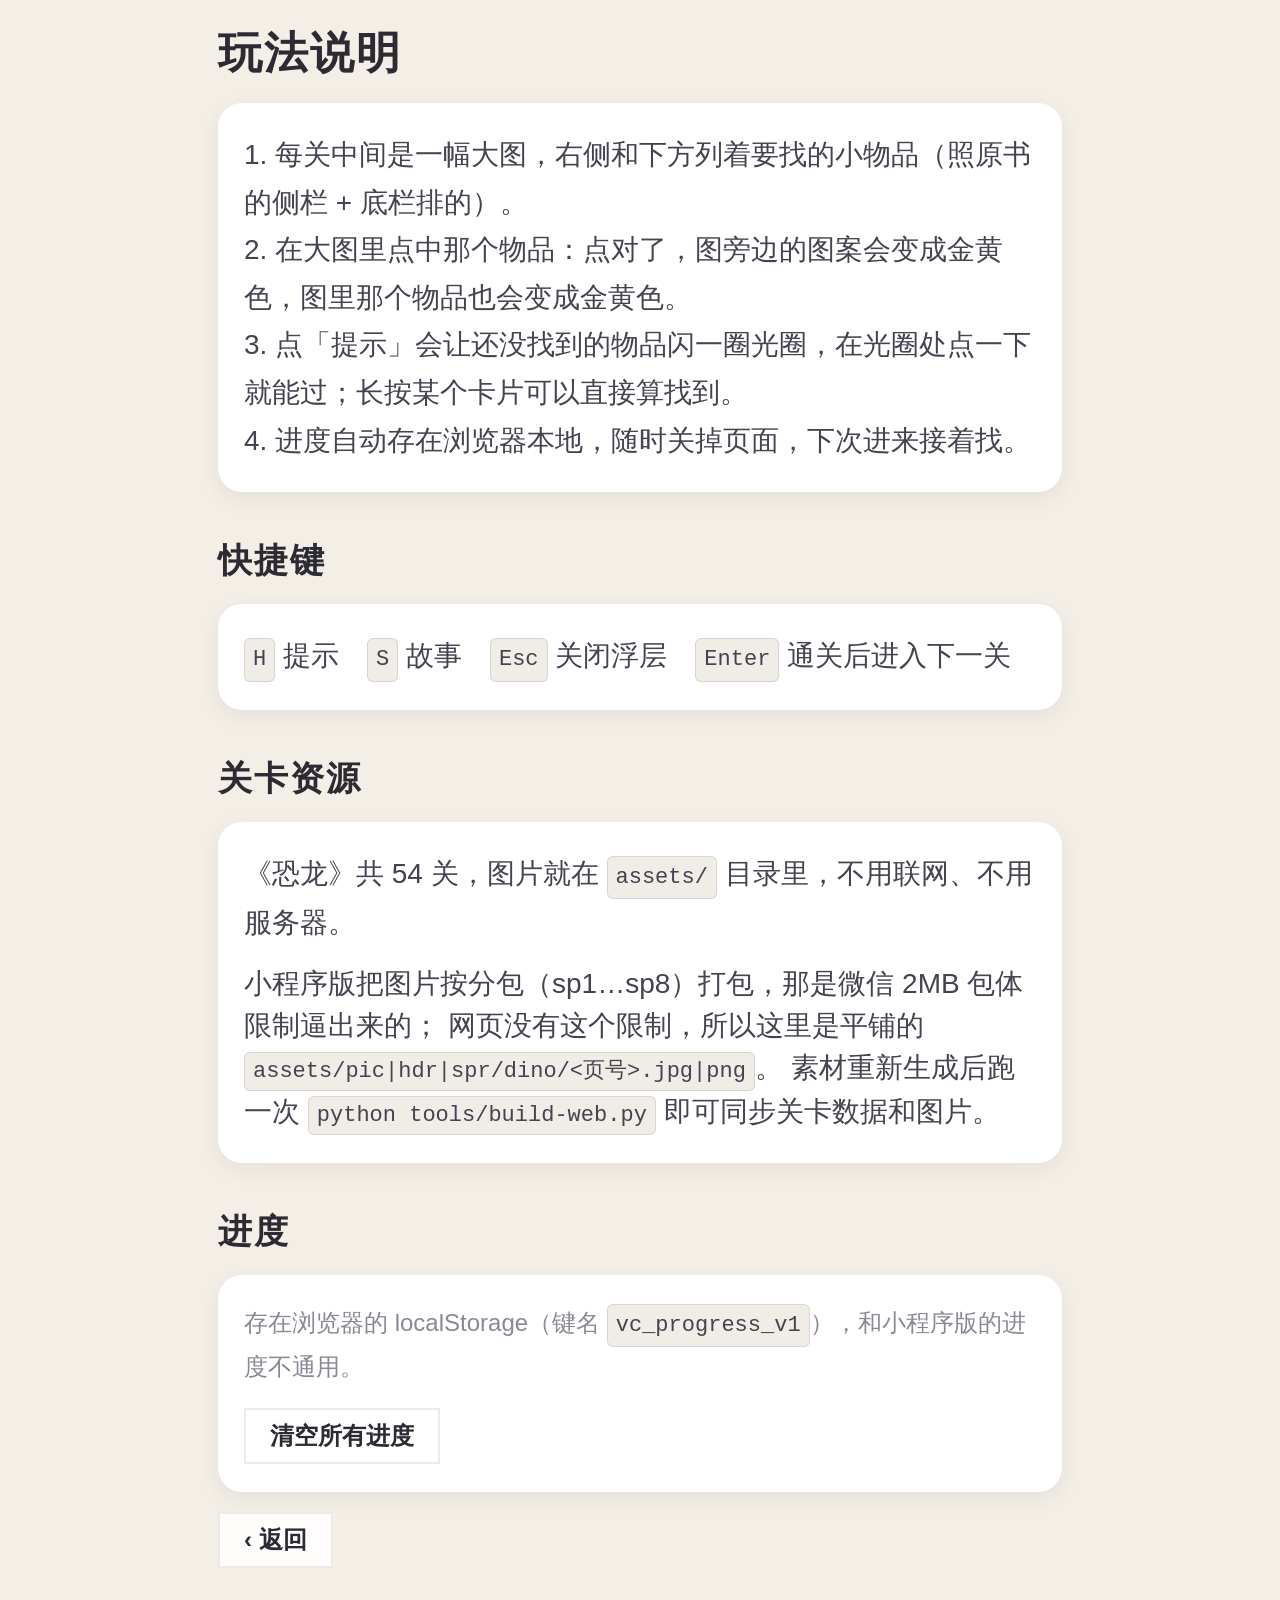
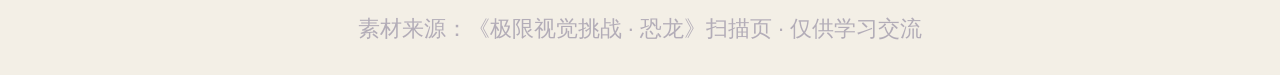
==== about.html @ f108454a "网页版：把站点搬到仓库根目录（去掉 batch 分层，补上 spr 精灵图）" ====
<!DOCTYPE html>
<html lang="zh-CN">
<head>
<meta charset="utf-8">
<meta name="viewport" content="width=device-width, initial-scale=1, viewport-fit=cover">
<title>玩法说明 · 恐龙找物</title>
<link rel="stylesheet" href="css/app.css">
<script>
document.documentElement.style.setProperty('--rpx', Math.min(1, Math.min(window.innerWidth, 900) / 750) + 'px');
</script>
</head>
<body>
<div class="app">
  <div class="wrap">

    <div class="title-lg">玩法说明</div>
    <div class="card box">
      <div class="li">1. 每关中间是一幅大图，右侧和下方列着要找的小物品（照原书的侧栏 + 底栏排的）。</div>
      <div class="li">2. 在大图里点中那个物品：点对了，图旁边的图案会变成金黄色，图里那个物品也会变成金黄色。</div>
      <div class="li">3. 点「提示」会让还没找到的物品闪一圈光圈，在光圈处点一下就能过；长按某个卡片可以直接算找到。</div>
      <div class="li">4. 进度自动存在浏览器本地，随时关掉页面，下次进来接着找。</div>
    </div>

    <div class="title-lg mt">快捷键</div>
    <div class="card box">
      <div class="li"><kbd>H</kbd> 提示　<kbd>S</kbd> 故事　<kbd>Esc</kbd> 关闭浮层　<kbd>Enter</kbd> 通关后进入下一关</div>
    </div>

    <div class="title-lg mt">关卡资源</div>
    <div class="card box">
      <div class="li">《恐龙》共 <span id="total">54</span> 关，图片就在 <kbd>assets/</kbd> 目录里，不用联网、不用服务器。</div>
      <div class="li tip">
        小程序版把图片按分包（sp1…sp8）打包，那是微信 2MB 包体限制逼出来的；
        网页没有这个限制，所以这里是平铺的 <kbd>assets/pic|hdr|spr/dino/&lt;页号&gt;.jpg|png</kbd>。
        素材重新生成后跑一次 <kbd>python tools/build-web.py</kbd> 即可同步关卡数据和图片。
      </div>
    </div>

    <div class="title-lg mt">进度</div>
    <div class="card box">
      <div class="li small">存在浏览器的 localStorage（键名 <kbd>vc_progress_v1</kbd>），和小程序版的进度不通用。</div>
      <div class="row">
        <button class="btn ghost small" id="btnReset">清空所有进度</button>
      </div>
    </div>

    <div class="row">
      <button class="btn ghost small" id="btnBack">‹ 返回</button>
    </div>

    <div class="copy">素材来源：《极限视觉挑战 · 恐龙》扫描页 · 仅供学习交流</div>
  </div>
</div>

<script src="js/util.js"></script>
<script src="js/store.js"></script>
<script src="js/data.js"></script>
<script src="js/about.js"></script>
</body>
</html>
---- css/app.css ----
/* 网页版样式：由小程序版 app.wxss / index.wxss / play.wxss / about.wxss 转译而来。
   小程序里的 rpx（屏幕宽度 1/750）在网页上等价于 calc(N * var(--rpx))，
   --rpx 由 js/util.js 按窗口宽度算好后写在 :root 上
   （窗口宽 ≥750px 时取 1px，也就是回到小程序的"设计稿尺寸"）。 */

:root {
  --rpx: 1px;
  --bg: #f3efe6;
  --card: #ffffff;
  --ink: #2c2a33;
  --muted: #8b8794;
  --accent: #ffb400;
  --accent-deep: #e08e00;
  --found: #ffc93c;
  /* 分隔线配色：原书是米色纸 + 绿框绿线，这里取协调的绿 */
  --rule: rgba(104, 141, 99, 0.5);
  --frame: rgba(88, 126, 84, 0.75);
  --pane: 900px;   /* 桌面上的最大内容宽度，避免宽屏把画面拉得太散 */
}

* { box-sizing: border-box; }

/* .state / #game 这些元素自己带了 display 值，会盖掉 hidden 属性默认的 display:none，
   结果就是"隐藏"了还占着位置（整页因此被顶高、底栏被截）。这里统一定死。 */
[hidden] { display: none !important; }

html, body {
  margin: 0;
  padding: 0;
}

body {
  background: var(--bg);
  color: var(--ink);
  font-family: -apple-system, BlinkMacSystemFont, "PingFang SC", "Hiragino Sans GB",
               "Microsoft YaHei", "Noto Sans CJK SC", sans-serif;
  -webkit-font-smoothing: antialiased;
  -webkit-tap-highlight-color: transparent;
}

.app {
  width: 100%;
  max-width: var(--pane);
  margin: 0 auto;
  position: relative;
}

/* 手机浏览器：避开刘海和底部横条 */
.wrap {
  padding: calc(24 * var(--rpx)) calc(28 * var(--rpx)) calc(40 * var(--rpx));
  padding-top: calc(24 * var(--rpx) + env(safe-area-inset-top, 0px));
  padding-bottom: calc(40 * var(--rpx) + env(safe-area-inset-bottom, 0px));
}

.card {
  background: var(--card);
  border-radius: calc(24 * var(--rpx));
  box-shadow: 0 calc(6 * var(--rpx)) calc(20 * var(--rpx)) rgba(60, 45, 90, 0.08);
}

.title-lg {
  font-size: calc(44 * var(--rpx));
  font-weight: 700;
  letter-spacing: calc(2 * var(--rpx));
}

.sub {
  font-size: calc(26 * var(--rpx));
  color: var(--muted);
  margin-top: calc(8 * var(--rpx));
}

.btn {
  display: inline-flex;
  align-items: center;
  justify-content: center;
  background: var(--accent);
  color: #3a2c00;
  font-weight: 600;
  border: none;
  cursor: pointer;
  user-select: none;
  border-radius: 999rpx;
  padding: 0 calc(36 * var(--rpx));
  height: calc(72 * var(--rpx));
  line-height: 1;
  font-size: calc(28 * var(--rpx));
  font-family: inherit;
  transition: transform 0.08s ease, filter 0.15s ease;
}

.btn:hover { filter: brightness(1.06); }
.btn:active { transform: scale(0.97); }

.btn.ghost {
  background: rgba(255, 255, 255, 0.9);
  color: var(--ink);
  border: calc(2 * var(--rpx)) solid rgba(0, 0, 0, 0.08);
}

.btn.small {
  height: calc(56 * var(--rpx));
  padding: 0 calc(24 * var(--rpx));
  font-size: calc(24 * var(--rpx));
}

.btn.danger { background: #fdecea; color: #c0392b; border: calc(2 * var(--rpx)) solid rgba(192, 57, 43, 0.18); }

.progress-track {
  height: calc(14 * var(--rpx));
  border-radius: 999rpx;
  background: rgba(0, 0, 0, 0.08);
  overflow: hidden;
}

.progress-fill {
  height: 100%;
  background: linear-gradient(90deg, #ffd24d, #ff9f1c);
  border-radius: 999rpx;
  transition: width 0.3s ease;
}

.copy {
  margin-top: calc(46 * var(--rpx));
  font-size: calc(22 * var(--rpx));
  color: #b3adb8;
  text-align: center;
}

/* ---------------------------------------------------------------- 首页 */
.hero {
  display: flex;
  overflow: hidden;
  margin-bottom: calc(26 * var(--rpx));
}

.hero-cover {
  width: calc(300 * var(--rpx));
  height: calc(300 * var(--rpx));
  flex: none;
  background: #e8e4dc;
  object-fit: cover;
}

.hero-body {
  flex: 1;
  min-width: 0;
  padding: calc(24 * var(--rpx)) calc(26 * var(--rpx));
  display: flex;
  flex-direction: column;
  justify-content: center;
}

.hero-name {
  font-size: calc(40 * var(--rpx));
  font-weight: 700;
  letter-spacing: calc(2 * var(--rpx));
}

.hero-sub {
  font-size: calc(24 * var(--rpx));
  color: var(--muted);
  margin: calc(10 * var(--rpx)) 0 calc(16 * var(--rpx));
}

.hero-meta {
  font-size: calc(24 * var(--rpx));
  color: var(--muted);
  margin-top: calc(12 * var(--rpx));
}

.hero-btns {
  display: flex;
  gap: calc(14 * var(--rpx));
  align-items: center;
  margin-top: calc(22 * var(--rpx));
  flex-wrap: wrap;
}

.hint {
  padding: calc(40 * var(--rpx)) calc(8 * var(--rpx));
  color: var(--muted);
  font-size: calc(27 * var(--rpx));
}

.hint.err { color: #c0392b; }

.grid {
  display: grid;
  grid-template-columns: repeat(4, 1fr);
  gap: calc(18 * var(--rpx));
}

/* 桌面上 4 列会把格子拉得很宽，这里按可用宽度自动多排几列 */
@media (min-width: 640px) {
  .grid { grid-template-columns: repeat(auto-fill, minmax(calc(132 * var(--rpx)), 1fr)); }
}

.lv {
  padding: calc(18 * var(--rpx)) calc(10 * var(--rpx)) calc(14 * var(--rpx));
  text-align: center;
  cursor: pointer;
  transition: transform 0.08s ease, box-shadow 0.15s ease;
}

.lv:hover { transform: translateY(calc(-2 * var(--rpx))); }
.lv:active { transform: scale(0.98); }

.lv.done { background: linear-gradient(160deg, #fff6d8, #ffe9a8); }

.lv.started {
  background: #fffdf5;
  border: calc(2 * var(--rpx)) solid rgba(255, 180, 0, 0.45);
}

.lv-no {
  font-size: calc(34 * var(--rpx));
  font-weight: 700;
}

/* 恐龙名称：原书每页页眉上印的那个名字 */
.lv-name {
  font-size: calc(19 * var(--rpx));
  line-height: 1.15;
  color: #6d8a63;
  margin-top: calc(1 * var(--rpx));
  word-break: break-all;
}

.lv-title {
  font-size: calc(20 * var(--rpx));
  color: var(--muted);
  margin-top: calc(2 * var(--rpx));
}

.lv-bar {
  height: calc(8 * var(--rpx));
  border-radius: 999rpx;
  background: rgba(0, 0, 0, 0.08);
  margin: calc(12 * var(--rpx)) 0 calc(8 * var(--rpx));
  overflow: hidden;
}

.lv-bar-fill {
  height: 100%;
  background: #ffb400;
}

.lv-meta {
  font-size: calc(20 * var(--rpx));
  color: var(--muted);
}

.tag-ok {
  color: #d99a00;
  font-weight: 600;
}

.foot {
  margin-top: calc(44 * var(--rpx));
  display: flex;
  justify-content: center;
}

/* ---------------------------------------------------------------- 游戏页 */
.play {
  height: 100vh;
  height: 100dvh;
  display: flex;
  flex-direction: column;
  overflow: hidden auto;
  background: var(--bg);
}

.topbar {
  height: calc(92 * var(--rpx));
  display: flex;
  align-items: center;
  padding: 0 calc(16 * var(--rpx));
  gap: calc(10 * var(--rpx));
  flex: none;
}

.tb-btn {
  font-size: calc(26 * var(--rpx));
  padding: calc(10 * var(--rpx)) calc(20 * var(--rpx));
  border-radius: 999rpx;
  background: rgba(255, 255, 255, 0.9);
  color: var(--ink);
  border: calc(2 * var(--rpx)) solid rgba(0, 0, 0, 0.06);
  cursor: pointer;
  user-select: none;
  white-space: nowrap;
}

.tb-btn:active { transform: scale(0.97); }

.tb-btn.hint-btn {
  background: var(--accent);
  color: #3a2c00;
  border-color: transparent;
  font-weight: 600;
}

.tb-title {
  flex: 1;
  min-width: 0;
  font-size: calc(28 * var(--rpx));
  font-weight: 700;
  overflow: hidden;
  white-space: nowrap;
  text-overflow: ellipsis;
}

.tb-count {
  font-size: calc(26 * var(--rpx));
  color: var(--muted);
  margin-right: calc(6 * var(--rpx));
  white-space: nowrap;
}

.state {
  flex: 1;
  display: flex;
  align-items: center;
  justify-content: center;
  color: var(--muted);
  font-size: calc(28 * var(--rpx));
  padding: calc(60 * var(--rpx));
  text-align: center;
}

.board {
  flex: none;
  display: flex;
  flex-direction: row;
  align-items: stretch;
  padding: 0 calc(8 * var(--rpx));
}

.stage {
  position: relative;
  flex: 1;
  min-width: 0;
}

.picbox {
  position: absolute;
  /* 边框不改内容盒尺寸：图片正好是 box.width，hot 覆盖块也就正好贴在图上 */
  box-sizing: content-box;
  background: #fff;
  border: calc(3 * var(--rpx)) solid var(--frame);
  border-radius: calc(6 * var(--rpx));
  overflow: hidden;
  box-shadow: 0 calc(8 * var(--rpx)) calc(24 * var(--rpx)) rgba(60, 45, 90, 0.14);
  cursor: crosshair;
  touch-action: manipulation;
}

/* 图片宽高由 js/play.js 按排版结果写成行内样式（和小程序一致） */
.pic { display: block; }

.hot {
  position: absolute;
  overflow: hidden;
  pointer-events: none;
}

.hot img { display: block; }

.pulse {
  position: absolute;
  transform: translate(-50%, -50%);
  border-radius: 999rpx;
  border: calc(6 * var(--rpx)) solid #ffb400;
  box-shadow: 0 0 calc(24 * var(--rpx)) rgba(255, 180, 0, 0.7) inset,
              0 0 calc(20 * var(--rpx)) rgba(255, 180, 0, 0.6);
  animation: pulse 1.3s ease-out infinite;
  pointer-events: none;
}

@keyframes pulse {
  0%   { opacity: 0.95; transform: translate(-50%, -50%) scale(0.72); }
  70%  { opacity: 0.25; transform: translate(-50%, -50%) scale(1.06); }
  100% { opacity: 0;    transform: translate(-50%, -50%) scale(1.12); }
}

/* 点错了：在点的位置闪一个圈。小程序只有短振动，桌面上得看得见 */
.miss {
  position: absolute;
  width: calc(78 * var(--rpx));
  height: calc(78 * var(--rpx));
  margin-left: calc(-39 * var(--rpx));
  margin-top: calc(-39 * var(--rpx));
  border-radius: 50%;
  border: calc(5 * var(--rpx)) solid rgba(206, 74, 74, 0.9);
  box-shadow: 0 0 calc(16 * var(--rpx)) rgba(206, 74, 74, 0.45);
  pointer-events: none;
  animation: miss 0.4s ease-out forwards;
}

@keyframes miss {
  0%   { opacity: 0.95; transform: scale(0.45); }
  100% { opacity: 0;    transform: scale(1.1); }
}

/* 物品栏与主图之间、以及格与格之间的分隔线 */
.sidebar {
  flex: none;
  display: flex;
  flex-direction: column;
  border-left: calc(2 * var(--rpx)) solid var(--rule);
}

.sidecell {
  flex: 1;
  min-height: 0;
  display: flex;
  align-items: center;
  justify-content: center;
  border-bottom: calc(2 * var(--rpx)) solid var(--rule);
}

.sidecell:last-child { border-bottom: none; }

.footblock {
  flex: none;
  display: flex;
  flex-direction: column;
  align-items: stretch;
  padding: 0 calc(8 * var(--rpx));
  border-top: calc(2 * var(--rpx)) solid var(--rule);
}

.footrow {
  flex: none;
  display: flex;
  flex-direction: row;
  align-items: stretch;
  justify-content: center;
  overflow: hidden;
  border-bottom: calc(2 * var(--rpx)) solid var(--rule);
}

.footrow:last-child { border-bottom: none; }

.footcell {
  flex: none;
  display: flex;
  align-items: center;
  justify-content: center;
  border-left: calc(2 * var(--rpx)) solid var(--rule);
}

.footcell:first-child { border-left: none; }

.cell {
  flex: none;
  display: flex;
  flex-direction: column;
  align-items: center;
  justify-content: center;
  border-radius: calc(12 * var(--rpx));
  background: rgba(255, 255, 255, 0.85);
  border: calc(2 * var(--rpx)) solid rgba(0, 0, 0, 0.06);
  overflow: hidden;
  position: relative;
  cursor: pointer;
  user-select: none;
}

.cell:active { filter: brightness(0.97); }

/* 物品名称：原书印在每个图标下面的绿色字 */
.cname {
  color: #6d8a63;
  white-space: nowrap;
  text-align: center;
  max-width: 100%;
  overflow: hidden;
}

.cell.found {
  background: linear-gradient(160deg, #fff3c4, #ffe08a);
  border-color: #ffc400;
  box-shadow: 0 0 0 calc(4 * var(--rpx)) rgba(255, 200, 0, 0.28);
}

.crop {
  overflow: hidden;
  position: relative;
}

.crop img { display: block; }

/* ---------------------------------------------------------------- 浮层 */
.overlay {
  position: fixed;
  inset: 0;
  background: rgba(28, 22, 40, 0.55);
  display: flex;
  align-items: center;
  justify-content: center;
  z-index: 20;
}

.overlay[hidden] { display: none; }

.panel {
  width: calc(560 * var(--rpx));
  max-width: calc(100vw - calc(40 * var(--rpx)));
  padding: calc(40 * var(--rpx)) calc(30 * var(--rpx)) calc(34 * var(--rpx));
  text-align: center;
}

.panel-emoji { font-size: calc(76 * var(--rpx)); }
.panel-title { font-size: calc(40 * var(--rpx)); font-weight: 700; margin-top: calc(10 * var(--rpx)); }
.panel-sub { font-size: calc(26 * var(--rpx)); color: var(--muted); margin-top: calc(8 * var(--rpx)); }

.panel-btns {
  display: flex;
  gap: calc(14 * var(--rpx));
  justify-content: center;
  margin-top: calc(32 * var(--rpx));
  flex-wrap: wrap;
}

.overlay.story {
  flex-direction: column;
  background: rgba(28, 22, 40, 0.82);
  padding: calc(40 * var(--rpx)) calc(24 * var(--rpx));
  cursor: zoom-out;
  overflow: hidden auto;
}

.story-img {
  width: 100%;
  max-width: var(--pane);
  border-radius: calc(20 * var(--rpx));
  background: #fff;
}

.story-tip {
  color: #fff;
  font-size: calc(24 * var(--rpx));
  margin-top: calc(20 * var(--rpx));
  opacity: 0.8;
}

/* ---------------------------------------------------------------- 说明页 */
.box {
  margin-top: calc(20 * var(--rpx));
  padding: calc(28 * var(--rpx)) calc(26 * var(--rpx));
}

.li {
  font-size: calc(28 * var(--rpx));
  line-height: 1.7;
  color: #46424f;
}

.li.small { font-size: calc(24 * var(--rpx)); color: var(--muted); }

.li.tip { margin-top: calc(16 * var(--rpx)); line-height: 1.5; }

.mt { margin-top: calc(46 * var(--rpx)); font-size: calc(34 * var(--rpx)); }

.row {
  display: flex;
  gap: calc(16 * var(--rpx));
  margin-top: calc(20 * var(--rpx));
  flex-wrap: wrap;
}

kbd {
  display: inline-block;
  padding: calc(2 * var(--rpx)) calc(8 * var(--rpx));
  border-radius: calc(6 * var(--rpx));
  background: #f0ede6;
  border: calc(1 * var(--rpx)) solid rgba(0, 0, 0, 0.1);
  font-family: ui-monospace, Consolas, monospace;
  font-size: calc(22 * var(--rpx));
  color: #46424f;
}

/* ---------------------------------------------------------------- 提示条 / 确认框 */
.toast {
  position: fixed;
  left: 50%;
  bottom: 12vh;
  transform: translateX(-50%);
  background: rgba(28, 22, 40, 0.86);
  color: #fff;
  font-size: calc(26 * var(--rpx));
  padding: calc(16 * var(--rpx)) calc(28 * var(--rpx));
  border-radius: 999rpx;
  z-index: 60;
  opacity: 0;
  pointer-events: none;
  transition: opacity 0.18s ease;
  max-width: 80vw;
  text-align: center;
}

.toast.show { opacity: 1; }

.dialog {
  position: fixed;
  inset: 0;
  background: rgba(28, 22, 40, 0.55);
  display: flex;
  align-items: center;
  justify-content: center;
  z-index: 50;
}

.dialog[hidden] { display: none; }

.dialog-box {
  width: calc(560 * var(--rpx));
  max-width: calc(100vw - calc(40 * var(--rpx)));
  background: #fff;
  border-radius: calc(24 * var(--rpx));
  padding: calc(34 * var(--rpx)) calc(30 * var(--rpx)) calc(24 * var(--rpx));
  text-align: center;
}

.dialog-title { font-size: calc(32 * var(--rpx)); font-weight: 700; }
.dialog-body { font-size: calc(26 * var(--rpx)); color: #5c5866; margin-top: calc(14 * var(--rpx)); line-height: 1.6; }

.dialog-btns {
  display: flex;
  gap: calc(16 * var(--rpx));
  margin-top: calc(28 * var(--rpx));
}

.dialog-btns .btn { flex: 1; }

.dialog-btns .btn.danger { background: #fff; color: #c0392b; border: calc(2 * var(--rpx)) solid #f0c8c2; }
.dialog-btns .btn.danger:hover { background: #fdecea; }
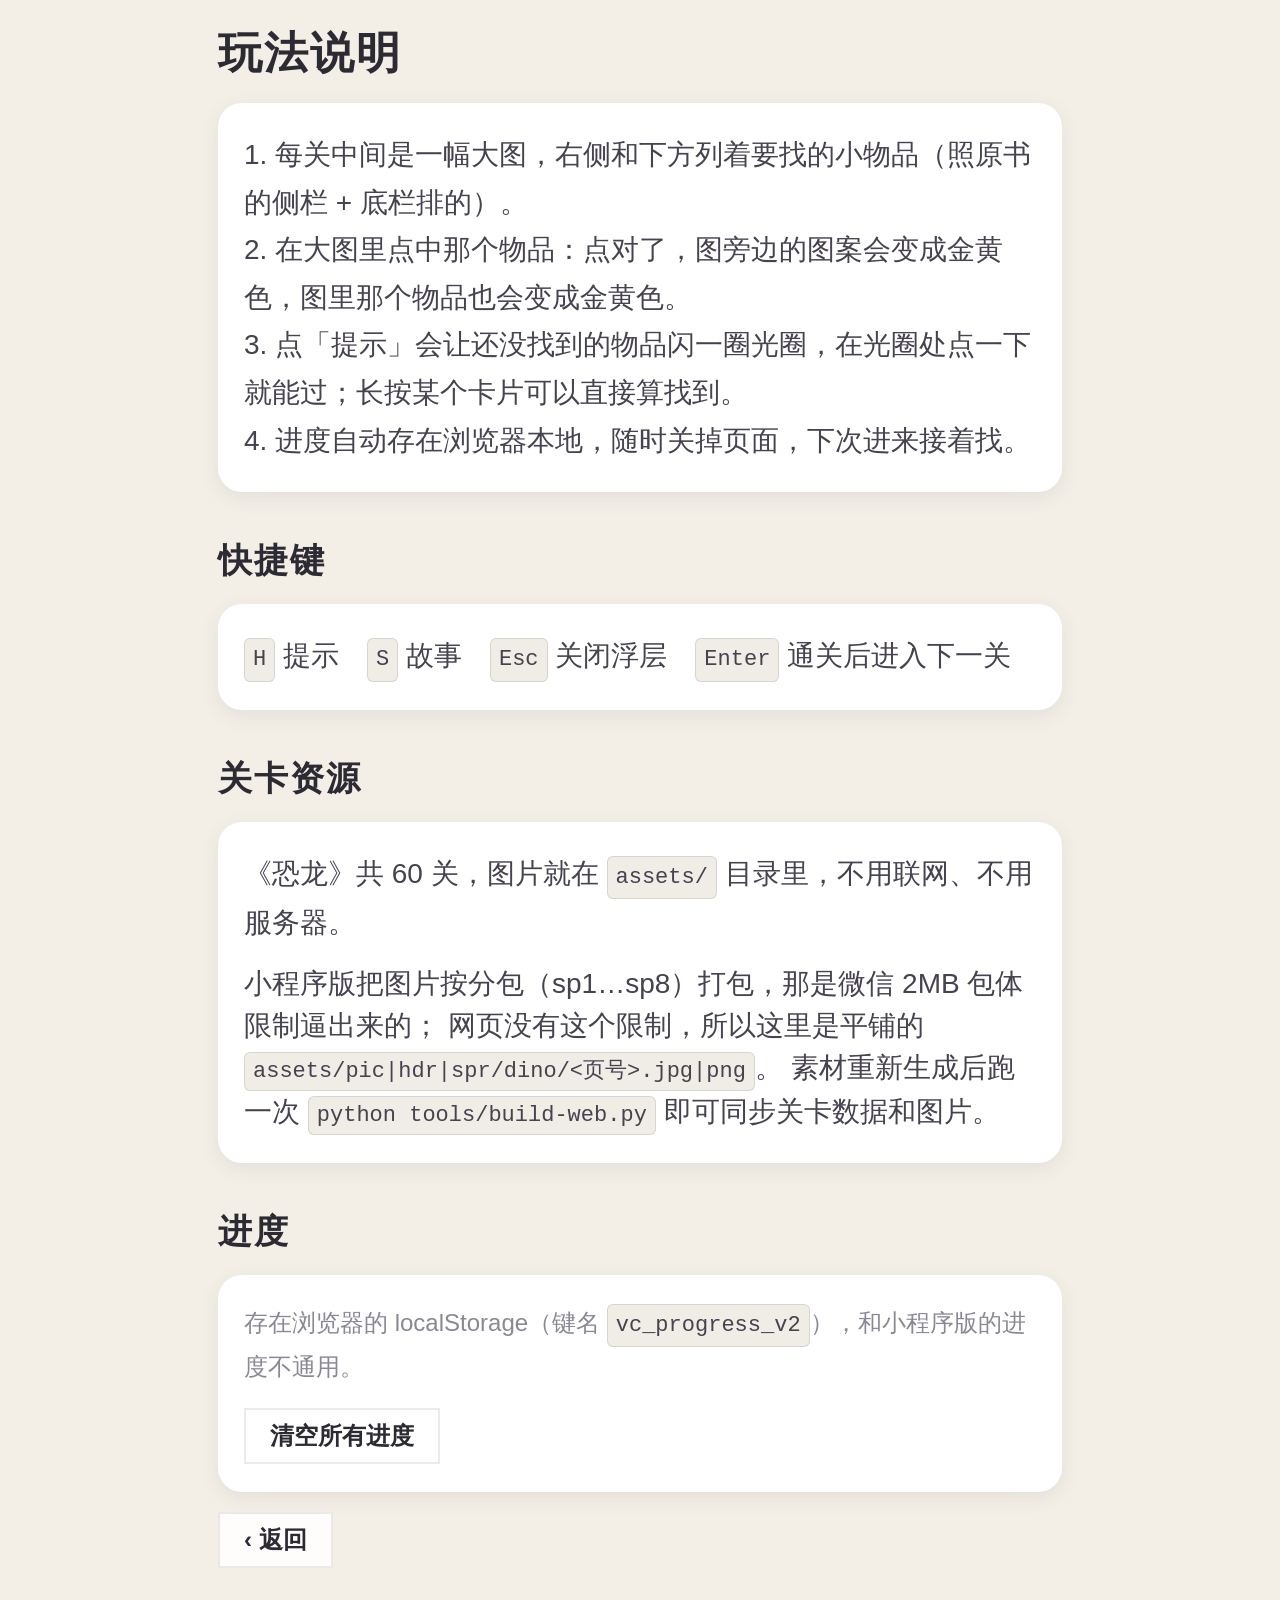
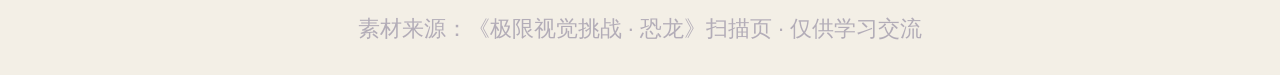
==== commit f333421e: "网页版：把站点搬到仓库根目录（去掉 batch 分层，补上 spr 精灵图）" ====
--- a/about.html
+++ b/about.html
@@ -4,7 +4,7 @@
 <meta charset="utf-8">
 <meta name="viewport" content="width=device-width, initial-scale=1, viewport-fit=cover">
 <title>玩法说明 · 恐龙找物</title>
-<link rel="stylesheet" href="css/app.css">
+<link rel="stylesheet" href="css/app.css?v=20260925">
 <script>
 document.documentElement.style.setProperty('--rpx', Math.min(1, Math.min(window.innerWidth, 900) / 750) + 'px');
 </script>
@@ -38,7 +38,7 @@
 
     <div class="title-lg mt">进度</div>
     <div class="card box">
-      <div class="li small">存在浏览器的 localStorage（键名 <kbd>vc_progress_v1</kbd>），和小程序版的进度不通用。</div>
+      <div class="li small">存在浏览器的 localStorage（键名 <kbd>vc_progress_v2</kbd>），和小程序版的进度不通用。</div>
       <div class="row">
         <button class="btn ghost small" id="btnReset">清空所有进度</button>
       </div>
@@ -52,9 +52,10 @@
   </div>
 </div>
 
-<script src="js/util.js"></script>
-<script src="js/store.js"></script>
-<script src="js/data.js"></script>
-<script src="js/about.js"></script>
+<script src="js/util.js?v=20260925"></script>
+<script src="js/store.js?v=20260925"></script>
+<!-- 关卡数据按分钟时间戳加载：手工修正了某个物品的位置之后立刻生效，不会被浏览器缓存卡住 -->
+<script>document.write('<script src="js/data.js?t=' + Math.floor(Date.now() / 60000) + '"><\/script>')</script>
+<script src="js/about.js?v=20260925"></script>
 </body>
 </html>
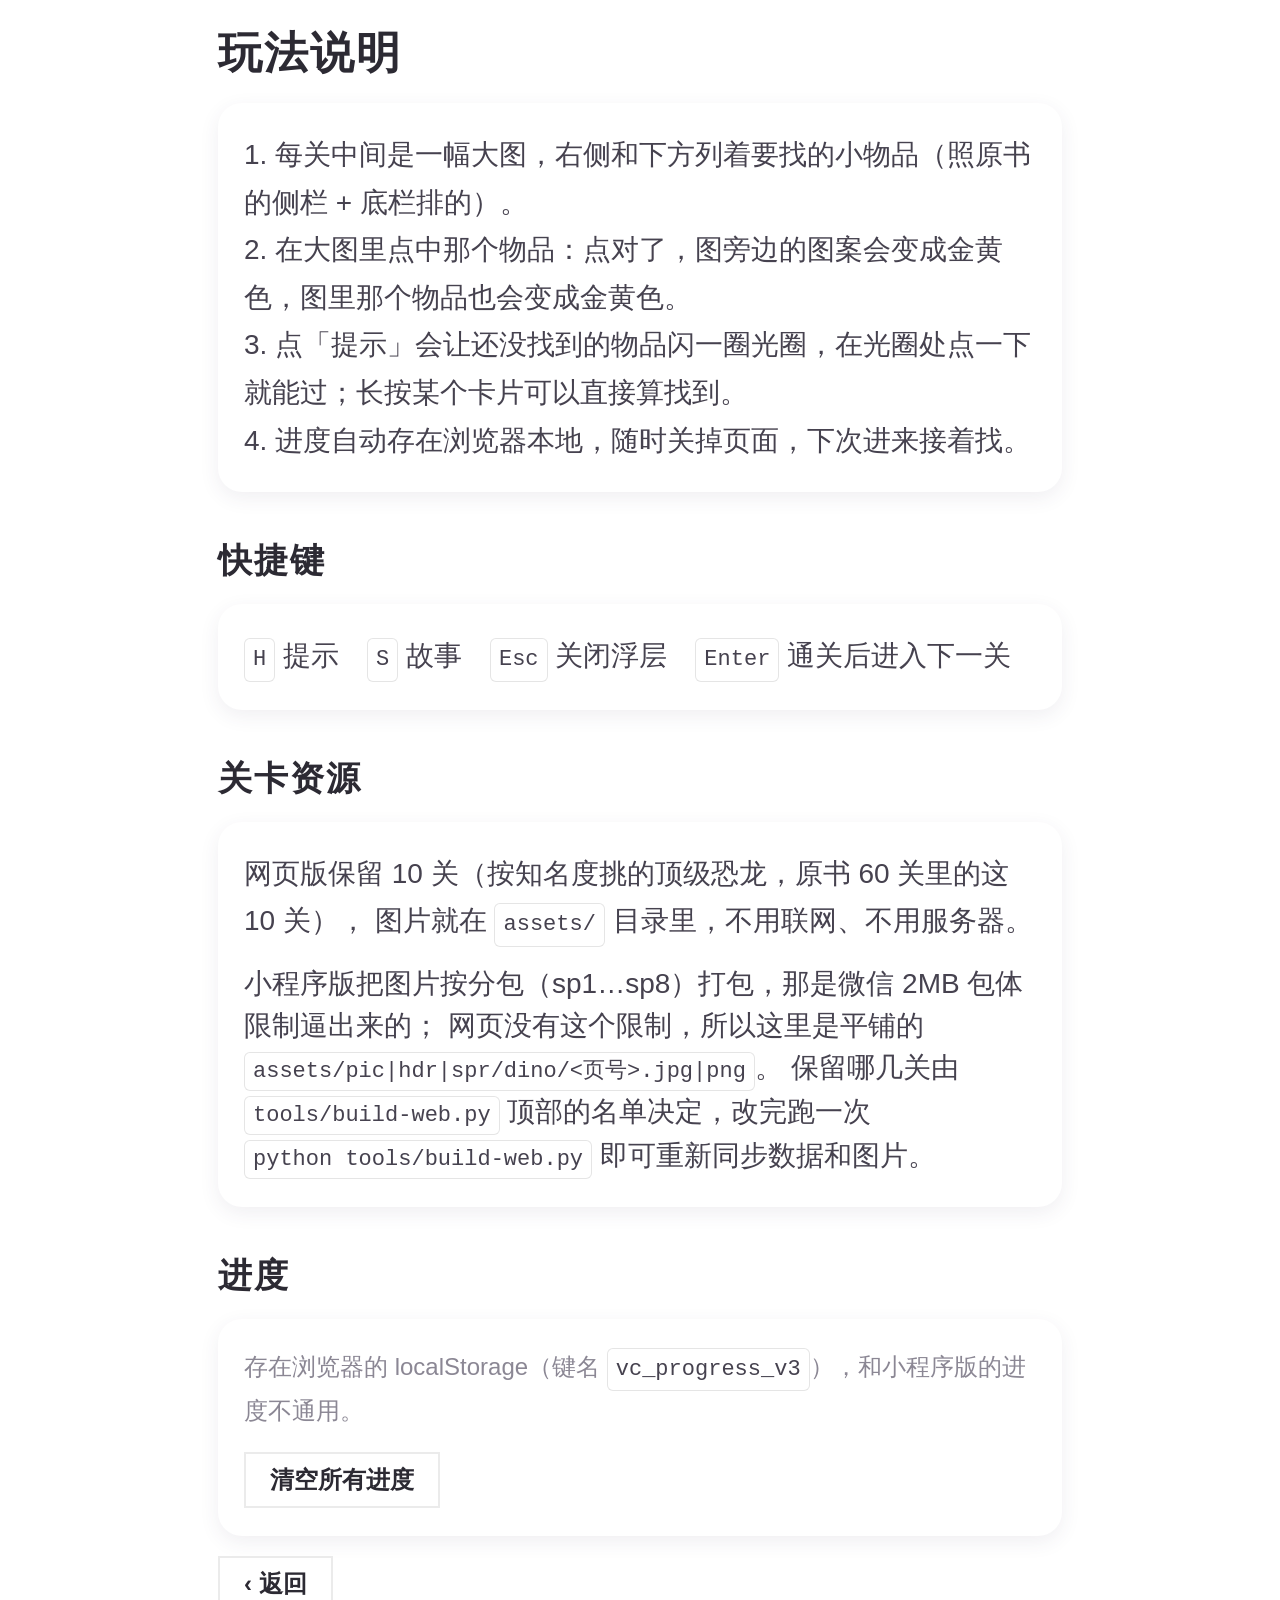
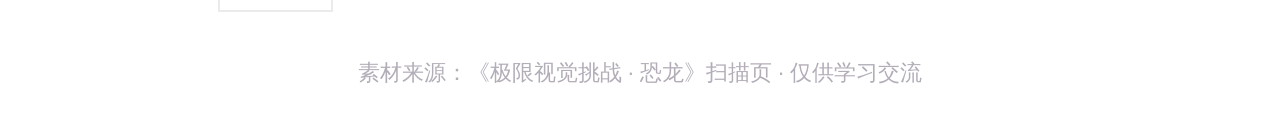
==== commit 3a1f437e: "网页版：只保留 10 关（按知名度挑的顶级恐龙，关号重排 1…10），背景改纯白" ====
--- a/about.html
+++ b/about.html
@@ -4,7 +4,7 @@
 <meta charset="utf-8">
 <meta name="viewport" content="width=device-width, initial-scale=1, viewport-fit=cover">
 <title>玩法说明 · 恐龙找物</title>
-<link rel="stylesheet" href="css/app.css?v=20260925">
+<link rel="stylesheet" href="css/app.css?v=20261014">
 <script>
 document.documentElement.style.setProperty('--rpx', Math.min(1, Math.min(window.innerWidth, 900) / 750) + 'px');
 </script>
@@ -28,17 +28,19 @@
 
     <div class="title-lg mt">关卡资源</div>
     <div class="card box">
-      <div class="li">《恐龙》共 <span id="total">54</span> 关，图片就在 <kbd>assets/</kbd> 目录里，不用联网、不用服务器。</div>
+      <div class="li">网页版保留 <span id="total">10</span> 关（按知名度挑的顶级恐龙，原书 60 关里的这 10 关），
+        图片就在 <kbd>assets/</kbd> 目录里，不用联网、不用服务器。</div>
       <div class="li tip">
         小程序版把图片按分包（sp1…sp8）打包，那是微信 2MB 包体限制逼出来的；
         网页没有这个限制，所以这里是平铺的 <kbd>assets/pic|hdr|spr/dino/&lt;页号&gt;.jpg|png</kbd>。
-        素材重新生成后跑一次 <kbd>python tools/build-web.py</kbd> 即可同步关卡数据和图片。
+        保留哪几关由 <kbd>tools/build-web.py</kbd> 顶部的名单决定，改完跑一次
+        <kbd>python tools/build-web.py</kbd> 即可重新同步数据和图片。
       </div>
     </div>
 
     <div class="title-lg mt">进度</div>
     <div class="card box">
-      <div class="li small">存在浏览器的 localStorage（键名 <kbd>vc_progress_v2</kbd>），和小程序版的进度不通用。</div>
+      <div class="li small">存在浏览器的 localStorage（键名 <kbd>vc_progress_v3</kbd>），和小程序版的进度不通用。</div>
       <div class="row">
         <button class="btn ghost small" id="btnReset">清空所有进度</button>
       </div>
@@ -53,9 +55,9 @@
 </div>
 
 <script src="js/util.js?v=20260925"></script>
-<script src="js/store.js?v=20260925"></script>
+<script src="js/store.js?v=20261014"></script>
 <!-- 关卡数据按分钟时间戳加载：手工修正了某个物品的位置之后立刻生效，不会被浏览器缓存卡住 -->
 <script>document.write('<script src="js/data.js?t=' + Math.floor(Date.now() / 60000) + '"><\/script>')</script>
-<script src="js/about.js?v=20260925"></script>
+<script src="js/about.js?v=20261014"></script>
 </body>
 </html>
--- a/css/app.css
+++ b/css/app.css
@@ -5,7 +5,8 @@
 
 :root {
   --rpx: 1px;
-  --bg: #f3efe6;
+  /* 背景统一纯白（原来是原书纸色的米色 #f3efe6） */
+  --bg: #ffffff;
   --card: #ffffff;
   --ink: #2c2a33;
   --muted: #8b8794;
@@ -138,7 +139,7 @@
   width: calc(300 * var(--rpx));
   height: calc(300 * var(--rpx));
   flex: none;
-  background: #e8e4dc;
+  background: #fff;
   object-fit: cover;
 }
 
@@ -208,8 +209,10 @@
 
 .lv.done { background: linear-gradient(160deg, #fff6d8, #ffe9a8); }
 
+/* 通关的格子留金色（那是"已通关"的提示），刚开始的格子也回到纯白，
+   靠那圈金色描边表示"有进度" */
 .lv.started {
-  background: #fffdf5;
+  background: #fff;
   border: calc(2 * var(--rpx)) solid rgba(255, 180, 0, 0.45);
 }
 
@@ -367,6 +370,37 @@
 }
 
 .hot img { display: block; }
+
+/* 三颗心：放在顶栏里（不压住要找物的图），点错一次掉一颗 */
+.hearts {
+  flex: none;
+  display: flex;
+  gap: calc(2 * var(--rpx));
+  font-size: calc(22 * var(--rpx));
+  line-height: 1;
+  color: #e2504a;
+  white-space: nowrap;
+  user-select: none;
+}
+
+.hearts .heart {
+  transition: transform 0.2s ease, opacity 0.2s ease, color 0.2s ease;
+}
+
+.hearts .heart.lost {
+  color: #cfc7bd;
+  transform: scale(0.86);
+}
+
+.hearts.hit .heart:not(.lost) {
+  animation: heartLost 0.34s ease;
+}
+
+@keyframes heartLost {
+  0% { transform: scale(1.5); }
+  60% { transform: scale(0.9); }
+  100% { transform: scale(1); }
+}
 
 .pulse {
   position: absolute;
@@ -461,7 +495,7 @@
   align-items: center;
   justify-content: center;
   border-radius: calc(12 * var(--rpx));
-  background: rgba(255, 255, 255, 0.85);
+  background: #fff;
   border: calc(2 * var(--rpx)) solid rgba(0, 0, 0, 0.06);
   overflow: hidden;
   position: relative;
@@ -494,10 +528,12 @@
 .crop img { display: block; }
 
 /* ---------------------------------------------------------------- 浮层 */
+/* 遮罩也换成白的（原来是半透明黑）：底下压着的东西只是"变淡"，
+   面板靠边框 + 影子跟背景分开，不然白底白板会糊在一起 */
 .overlay {
   position: fixed;
   inset: 0;
-  background: rgba(28, 22, 40, 0.55);
+  background: rgba(255, 255, 255, 0.88);
   display: flex;
   align-items: center;
   justify-content: center;
@@ -511,9 +547,21 @@
   max-width: calc(100vw - calc(40 * var(--rpx)));
   padding: calc(40 * var(--rpx)) calc(30 * var(--rpx)) calc(34 * var(--rpx));
   text-align: center;
+  border: calc(2 * var(--rpx)) solid rgba(0, 0, 0, 0.08);
+  box-shadow: 0 calc(10 * var(--rpx)) calc(30 * var(--rpx)) rgba(0, 0, 0, 0.14);
 }
 
 .panel-emoji { font-size: calc(76 * var(--rpx)); }
+
+/* 失败面板顶上那张表情（"你是个乐乐"猫） */
+.panel-emoji-img {
+  display: block;
+  margin: 0 auto;
+  width: calc(210 * var(--rpx));
+  max-width: 46%;
+  border-radius: calc(18 * var(--rpx));
+  box-shadow: 0 calc(4 * var(--rpx)) calc(14 * var(--rpx)) rgba(0, 0, 0, 0.12);
+}
 .panel-title { font-size: calc(40 * var(--rpx)); font-weight: 700; margin-top: calc(10 * var(--rpx)); }
 .panel-sub { font-size: calc(26 * var(--rpx)); color: var(--muted); margin-top: calc(8 * var(--rpx)); }
 
@@ -527,7 +575,7 @@
 
 .overlay.story {
   flex-direction: column;
-  background: rgba(28, 22, 40, 0.82);
+  background: rgba(255, 255, 255, 0.96);
   padding: calc(40 * var(--rpx)) calc(24 * var(--rpx));
   cursor: zoom-out;
   overflow: hidden auto;
@@ -538,13 +586,14 @@
   max-width: var(--pane);
   border-radius: calc(20 * var(--rpx));
   background: #fff;
+  border: calc(2 * var(--rpx)) solid rgba(0, 0, 0, 0.08);
 }
 
 .story-tip {
-  color: #fff;
+  color: var(--muted);
   font-size: calc(24 * var(--rpx));
   margin-top: calc(20 * var(--rpx));
-  opacity: 0.8;
+  opacity: 0.9;
 }
 
 /* ---------------------------------------------------------------- 说明页 */
@@ -576,7 +625,7 @@
   display: inline-block;
   padding: calc(2 * var(--rpx)) calc(8 * var(--rpx));
   border-radius: calc(6 * var(--rpx));
-  background: #f0ede6;
+  background: #fff;
   border: calc(1 * var(--rpx)) solid rgba(0, 0, 0, 0.1);
   font-family: ui-monospace, Consolas, monospace;
   font-size: calc(22 * var(--rpx));
@@ -589,8 +638,10 @@
   left: 50%;
   bottom: 12vh;
   transform: translateX(-50%);
-  background: rgba(28, 22, 40, 0.86);
-  color: #fff;
+  background: #fff;
+  color: #46424f;
+  border: calc(2 * var(--rpx)) solid rgba(0, 0, 0, 0.1);
+  box-shadow: 0 calc(6 * var(--rpx)) calc(20 * var(--rpx)) rgba(0, 0, 0, 0.14);
   font-size: calc(26 * var(--rpx));
   padding: calc(16 * var(--rpx)) calc(28 * var(--rpx));
   border-radius: 999rpx;
@@ -607,7 +658,7 @@
 .dialog {
   position: fixed;
   inset: 0;
-  background: rgba(28, 22, 40, 0.55);
+  background: rgba(255, 255, 255, 0.88);
   display: flex;
   align-items: center;
   justify-content: center;
@@ -621,6 +672,8 @@
   max-width: calc(100vw - calc(40 * var(--rpx)));
   background: #fff;
   border-radius: calc(24 * var(--rpx));
+  border: calc(2 * var(--rpx)) solid rgba(0, 0, 0, 0.08);
+  box-shadow: 0 calc(10 * var(--rpx)) calc(30 * var(--rpx)) rgba(0, 0, 0, 0.14);
   padding: calc(34 * var(--rpx)) calc(30 * var(--rpx)) calc(24 * var(--rpx));
   text-align: center;
 }
